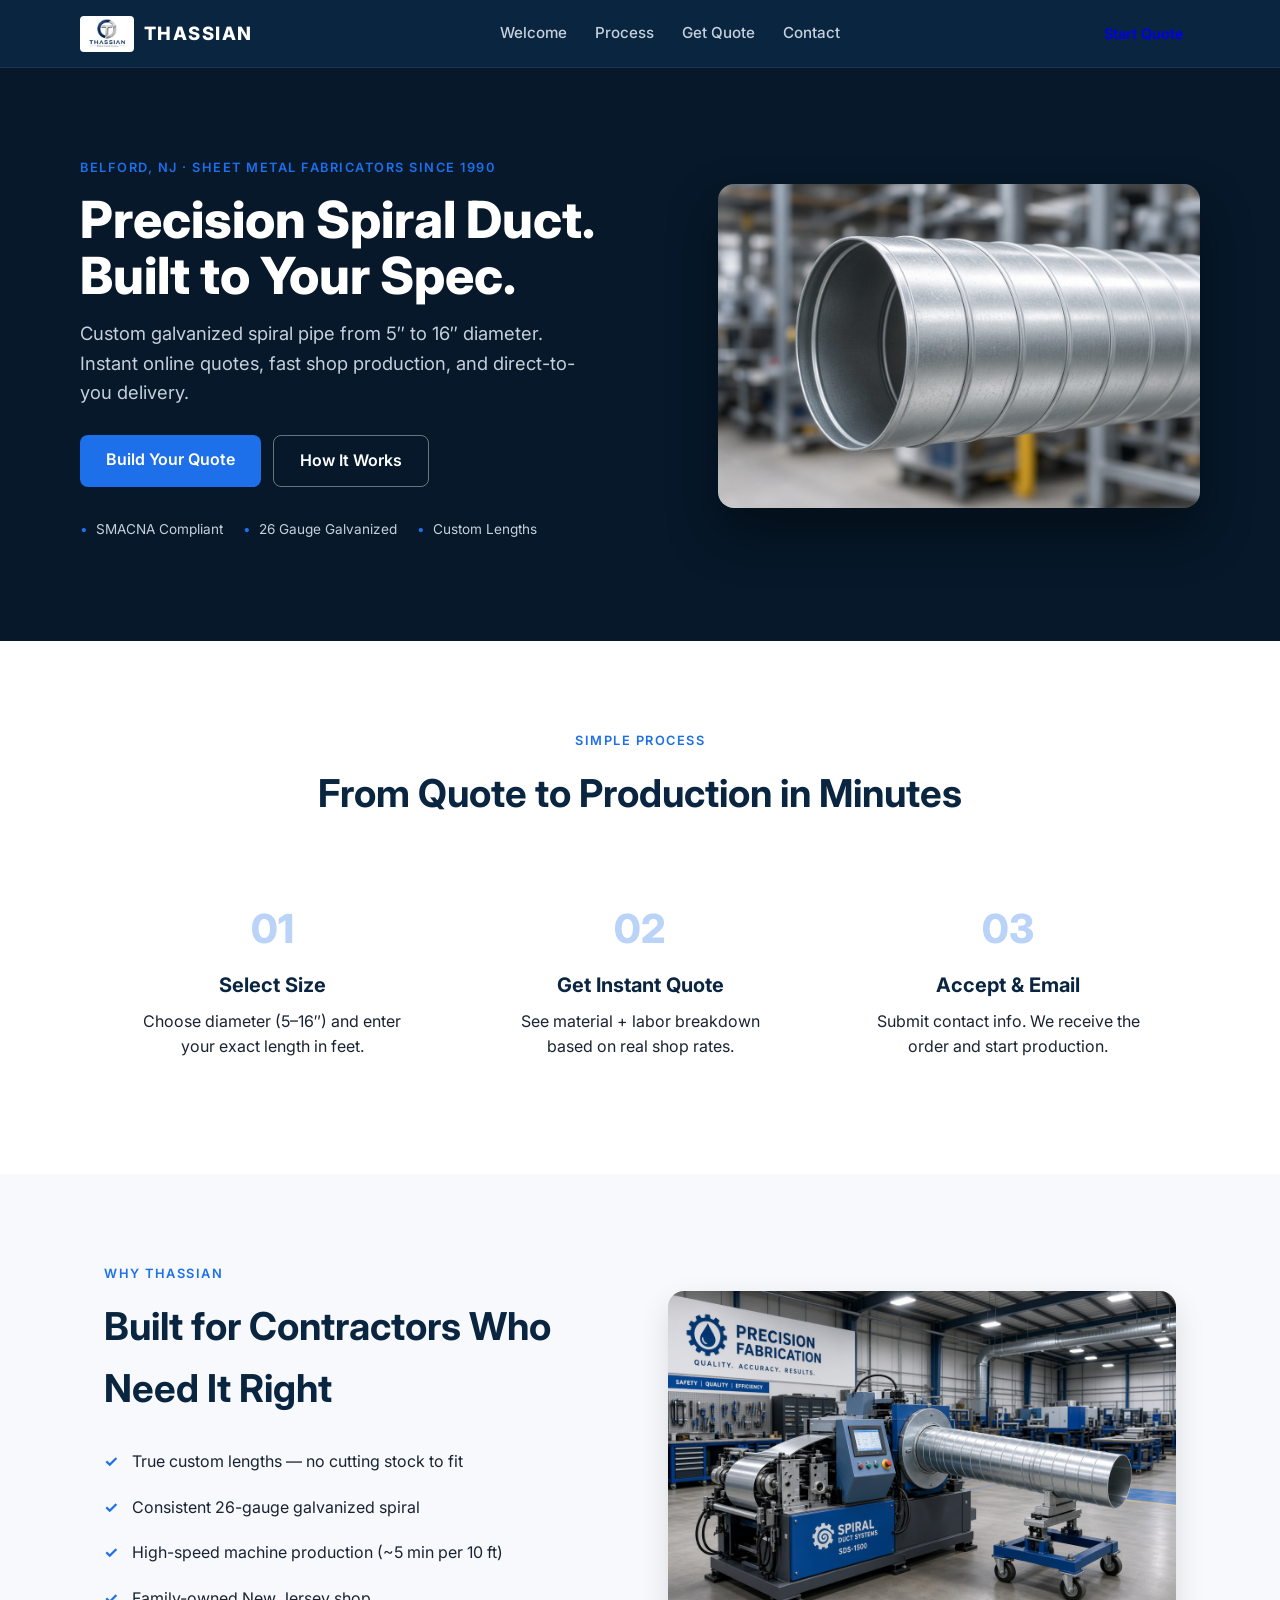
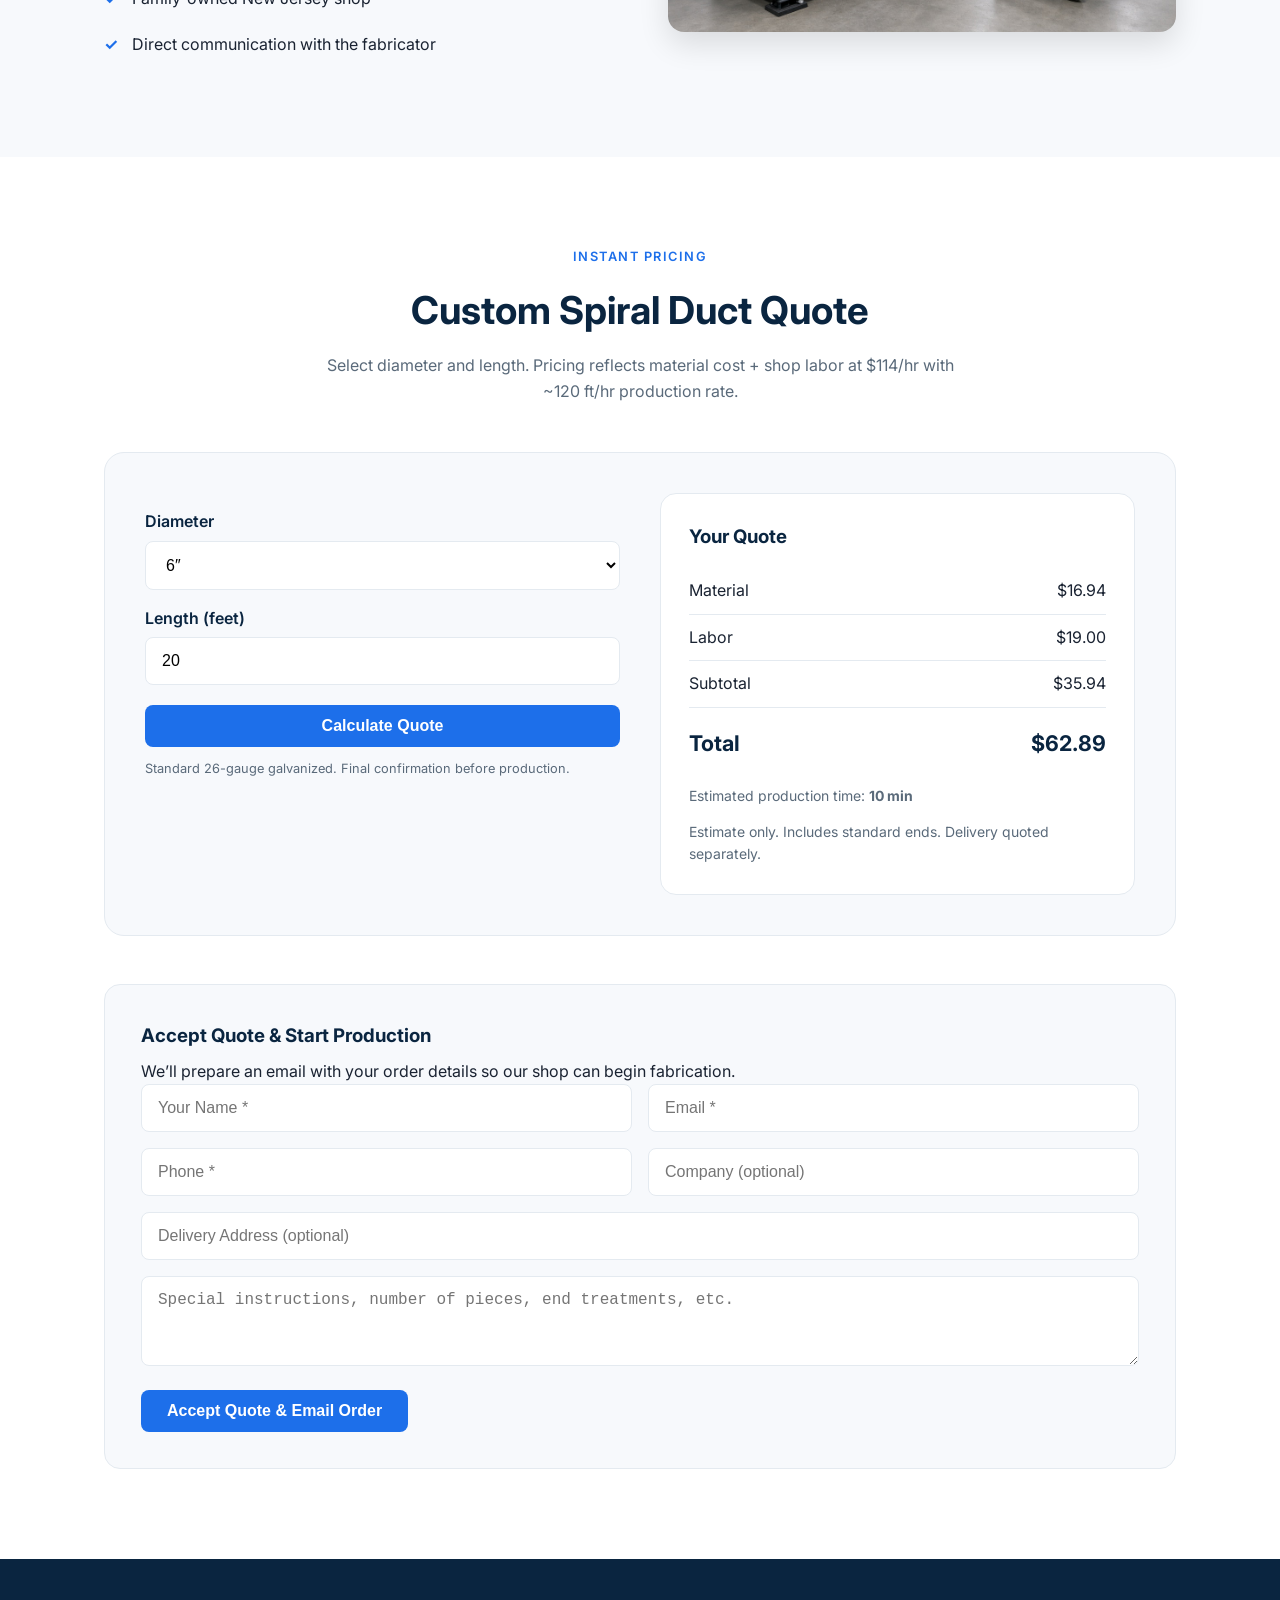
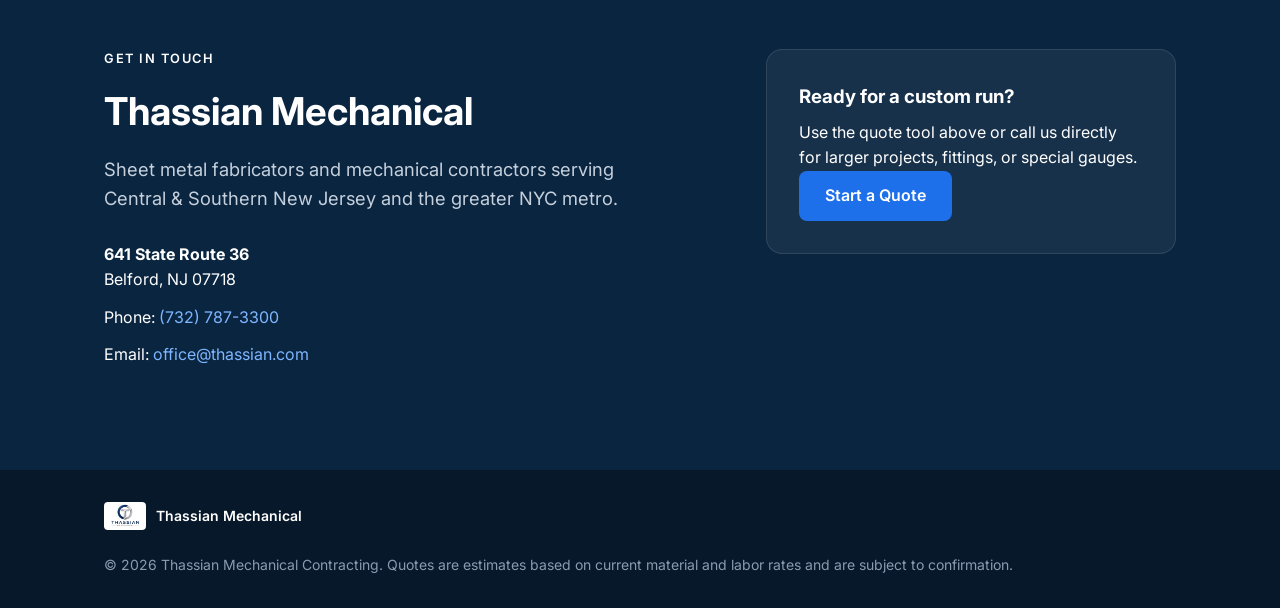
==== public/index.html @ 052ecd01 "Add files via upload" ====
<!DOCTYPE html>
<html lang="en">
<head>
    <meta charset="UTF-8">
    <meta name="viewport" content="width=device-width, initial-scale=1.0">
    <title>Thassian Mechanical | Custom Spiral Duct Fabrication</title>
    <meta name="description" content="Custom galvanized spiral duct from 5" to 16" diameter. Instant quotes, fast production from our Belford, NJ shop. SMACNA compliant.">
    <link rel="stylesheet" href="styles.css">
    <link href="https://fonts.googleapis.com/css2?family=Inter:wght@400;500;600;700;800&display=swap" rel="stylesheet">
    <link rel="icon" href="logo.jpg">
</head>
<body>
    <header class="header">
        <div class="container nav">
            <div class="brand">
                <img src="logo.jpg" alt="Thassian Mechanical" class="logo-img">
                <span class="brand-text">THASSIAN</span>
            </div>
            <nav>
                <a href="#welcome">Welcome</a>
                <a href="#process">Process</a>
                <a href="#quote">Get Quote</a>
                <a href="#contact">Contact</a>
            </nav>
            <a href="#quote" class="btn btn-sm">Start Quote</a>
        </div>
    </header>

    <!-- Welcome / Hero -->
    <section id="welcome" class="hero">
        <div class="hero-overlay"></div>
        <div class="container hero-inner">
            <div class="hero-copy">
                <p class="eyebrow">Belford, NJ · Sheet Metal Fabricators Since 1990</p>
                <h1>Precision Spiral Duct.<br>Built to Your Spec.</h1>
                <p class="lead">Custom galvanized spiral pipe from 5″ to 16″ diameter. Instant online quotes, fast shop production, and direct-to-you delivery.</p>
                <div class="hero-actions">
                    <a href="#quote" class="btn primary">Build Your Quote</a>
                    <a href="#process" class="btn secondary">How It Works</a>
                </div>
                <div class="trust-row">
                    <span>SMACNA Compliant</span>
                    <span>26 Gauge Galvanized</span>
                    <span>Custom Lengths</span>
                </div>
            </div>
            <div class="hero-visual">
                <img src="spiral-hero.jpg" alt="Close-up of galvanized spiral duct">
            </div>
        </div>
    </section>

    <!-- Process -->
    <section id="process" class="section process">
        <div class="container">
            <p class="eyebrow center">Simple Process</p>
            <h2>From Quote to Production in Minutes</h2>
            <div class="steps">
                <div class="step">
                    <div class="step-num">01</div>
                    <h3>Select Size</h3>
                    <p>Choose diameter (5–16″) and enter your exact length in feet.</p>
                </div>
                <div class="step">
                    <div class="step-num">02</div>
                    <h3>Get Instant Quote</h3>
                    <p>See material + labor breakdown based on real shop rates.</p>
                </div>
                <div class="step">
                    <div class="step-num">03</div>
                    <h3>Accept & Email</h3>
                    <p>Submit contact info. We receive the order and start production.</p>
                </div>
            </div>
        </div>
    </section>

    <!-- Specs / Why -->
    <section class="section specs">
        <div class="container">
            <div class="specs-grid">
                <div>
                    <p class="eyebrow">Why Thassian</p>
                    <h2>Built for Contractors Who Need It Right</h2>
                    <ul class="check-list">
                        <li>True custom lengths — no cutting stock to fit</li>
                        <li>Consistent 26-gauge galvanized spiral</li>
                        <li>High-speed machine production (~5 min per 10 ft)</li>
                        <li>Family-owned New Jersey shop</li>
                        <li>Direct communication with the fabricator</li>
                    </ul>
                </div>
                <div class="specs-image">
                    <img src="spiral-machine.jpg" alt="Spiral duct forming machine">
                </div>
            </div>
        </div>
    </section>

    <!-- Quote Calculator -->
    <section id="quote" class="section quote-section">
        <div class="container">
            <p class="eyebrow center">Instant Pricing</p>
            <h2>Custom Spiral Duct Quote</h2>
            <p class="subtitle">Select diameter and length. Pricing reflects material cost + shop labor at $114/hr with ~120 ft/hr production rate.</p>

            <div class="calculator">
                <div class="inputs">
                    <label for="diameter">Diameter</label>
                    <select id="diameter">
                        <option value="5">5″</option>
                        <option value="6" selected>6″</option>
                        <option value="7">7″</option>
                        <option value="8">8″</option>
                        <option value="9">9″</option>
                        <option value="10">10″</option>
                        <option value="11">11″</option>
                        <option value="12">12″</option>
                        <option value="13">13″</option>
                        <option value="14">14″</option>
                        <option value="15">15″</option>
                        <option value="16">16″</option>
                    </select>

                    <label for="length">Length (feet)</label>
                    <input type="number" id="length" min="1" max="1000" step="1" value="20" placeholder="e.g. 40">

                    <button id="calculate" class="btn primary full">Calculate Quote</button>
                    <p class="small-note">Standard 26-gauge galvanized. Final confirmation before production.</p>
                </div>

                <div id="results" class="results hidden">
                    <h3>Your Quote</h3>
                    <div class="breakdown">
                        <div><span>Material</span> <span id="mat-cost">$0.00</span></div>
                        <div><span>Labor</span> <span id="labor-cost">$0.00</span></div>
                        <div><span>Subtotal</span> <span id="subtotal">$0.00</span></div>
                        <div class="total"><span>Total</span> <span id="total">$0.00</span></div>
                    </div>
                    <p class="prod-time">Estimated production time: <strong id="prod-time">—</strong></p>
                    <p class="note">Estimate only. Includes standard ends. Delivery quoted separately.</p>
                </div>
            </div>

            <div id="order-form" class="order-form hidden">
                <h3>Accept Quote & Start Production</h3>
                <p>We’ll prepare an email with your order details so our shop can begin fabrication.</p>
                <form id="order">
                    <div class="form-row">
                        <input type="text" id="name" placeholder="Your Name *" required>
                        <input type="email" id="email" placeholder="Email *" required>
                    </div>
                    <div class="form-row">
                        <input type="tel" id="phone" placeholder="Phone *" required>
                        <input type="text" id="company" placeholder="Company (optional)">
                    </div>
                    <input type="text" id="address" placeholder="Delivery Address (optional)">
                    <textarea id="notes" placeholder="Special instructions, number of pieces, end treatments, etc."></textarea>
                    <button type="submit" class="btn primary">Accept Quote & Email Order</button>
                </form>
                <div id="success" class="success hidden">
                    <p>✓ Order email prepared. Please send it to confirm. We’ll follow up shortly to begin production.</p>
                </div>
            </div>
        </div>
    </section>

    <!-- Contact -->
    <section id="contact" class="section contact">
        <div class="container">
            <div class="contact-grid">
                <div>
                    <p class="eyebrow">Get in Touch</p>
                    <h2>Thassian Mechanical</h2>
                    <p class="lead">Sheet metal fabricators and mechanical contractors serving Central & Southern New Jersey and the greater NYC metro.</p>
                    <div class="contact-details">
                        <p><strong>641 State Route 36</strong><br>Belford, NJ 07718</p>
                        <p>Phone: <a href="tel:7327873300">(732) 787-3300</a></p>
                        <p>Email: <a href="mailto:office@thassian.com">office@thassian.com</a></p>
                    </div>
                </div>
                <div class="contact-card">
                    <h3>Ready for a custom run?</h3>
                    <p>Use the quote tool above or call us directly for larger projects, fittings, or special gauges.</p>
                    <a href="#quote" class="btn primary">Start a Quote</a>
                </div>
            </div>
        </div>
    </section>

    <footer>
        <div class="container footer-inner">
            <div class="footer-brand">
                <img src="logo.jpg" alt="" class="footer-logo">
                <span>Thassian Mechanical</span>
            </div>
            <p>&copy; 2026 Thassian Mechanical Contracting. Quotes are estimates based on current material and labor rates and are subject to confirmation.</p>
        </div>
    </footer>

    <script src="script.js"></script>
</body>
</html>
---- public/styles.css ----
* {
    margin: 0;
    padding: 0;
    box-sizing: border-box;
}

:root {
    --navy: #0A2540;
    --navy-deep: #061829;
    --accent: #1D6FEA;
    --accent-hover: #1558c7;
    --silver: #C5D0DC;
    --text: #1A2332;
    --muted: #5A6A7A;
    --bg: #F7F9FC;
    --card: #FFFFFF;
    --border: #E4EAF0;
}

body {
    font-family: 'Inter', system-ui, -apple-system, sans-serif;
    line-height: 1.6;
    color: var(--text);
    background: var(--bg);
}

.container {
    max-width: 1120px;
    margin: 0 auto;
    padding: 0 24px;
}

/* Header */
.header {
    background: var(--navy);
    color: white;
    position: sticky;
    top: 0;
    z-index: 100;
    border-bottom: 1px solid rgba(255,255,255,0.08);
}

.nav {
    display: flex;
    align-items: center;
    justify-content: space-between;
    padding: 14px 0;
    gap: 24px;
}

.brand {
    display: flex;
    align-items: center;
    gap: 10px;
}

.logo-img {
    height: 36px;
    width: auto;
    border-radius: 4px;
}

.brand-text {
    font-weight: 800;
    letter-spacing: 1.5px;
    font-size: 1.15rem;
}

nav {
    display: flex;
    gap: 28px;
}

nav a {
    color: #C5D0DC;
    text-decoration: none;
    font-weight: 500;
    font-size: 0.95rem;
}

nav a:hover {
    color: white;
}

/* Buttons */
.btn {
    display: inline-block;
    padding: 12px 26px;
    border-radius: 8px;
    text-decoration: none;
    font-weight: 600;
    cursor: pointer;
    border: none;
    font-size: 1rem;
    transition: all 0.2s ease;
}

.btn.primary {
    background: var(--accent);
    color: white;
}

.btn.primary:hover {
    background: var(--accent-hover);
    transform: translateY(-1px);
}

.btn.secondary {
    background: transparent;
    color: white;
    border: 1.5px solid rgba(255,255,255,0.4);
}

.btn.secondary:hover {
    background: rgba(255,255,255,0.08);
}

.btn-sm {
    padding: 8px 16px;
    font-size: 0.9rem;
}

.btn.full {
    width: 100%;
    margin-top: 20px;
}

/* Hero */
.hero {
    position: relative;
    background: var(--navy-deep);
    color: white;
    overflow: hidden;
}

.hero-inner {
    display: grid;
    grid-template-columns: 1.1fr 0.9fr;
    gap: 48px;
    align-items: center;
    padding: 90px 0 100px;
    position: relative;
    z-index: 1;
}

.eyebrow {
    font-size: 0.8rem;
    font-weight: 600;
    letter-spacing: 1.5px;
    text-transform: uppercase;
    color: var(--accent);
    margin-bottom: 12px;
}

.eyebrow.center { text-align: center; }

.hero h1 {
    font-size: 3.2rem;
    font-weight: 800;
    line-height: 1.1;
    margin-bottom: 16px;
}

.lead {
    font-size: 1.15rem;
    color: #C5D0DC;
    max-width: 520px;
    margin-bottom: 28px;
}

.hero-actions {
    display: flex;
    gap: 12px;
    margin-bottom: 32px;
    flex-wrap: wrap;
}

.trust-row {
    display: flex;
    gap: 20px;
    flex-wrap: wrap;
    font-size: 0.85rem;
    color: var(--silver);
}

.trust-row span {
    padding-left: 16px;
    position: relative;
}

.trust-row span::before {
    content: "•";
    position: absolute;
    left: 0;
    color: var(--accent);
}

.hero-visual img {
    width: 100%;
    border-radius: 16px;
    box-shadow: 0 25px 50px rgba(0,0,0,0.4);
}

/* Sections */
.section {
    padding: 90px 0;
}

h2 {
    font-size: 2.4rem;
    font-weight: 700;
    margin-bottom: 12px;
    text-align: center;
    color: var(--navy);
}

.subtitle {
    text-align: center;
    color: var(--muted);
    max-width: 640px;
    margin: 0 auto 48px;
}

/* Process */
.process {
    background: white;
}

.steps {
    display: grid;
    grid-template-columns: repeat(3, 1fr);
    gap: 32px;
    margin-top: 48px;
}

.step {
    text-align: center;
    padding: 24px;
}

.step-num {
    font-size: 2.5rem;
    font-weight: 800;
    color: var(--accent);
    opacity: 0.3;
    margin-bottom: 8px;
}

.step h3 {
    font-size: 1.25rem;
    margin-bottom: 8px;
    color: var(--navy);
}

/* Specs */
.specs {
    background: var(--bg);
}

.specs-grid {
    display: grid;
    grid-template-columns: 1fr 1fr;
    gap: 56px;
    align-items: center;
}

.specs h2 {
    text-align: left;
}

.check-list {
    list-style: none;
    margin-top: 20px;
}

.check-list li {
    padding: 10px 0 10px 28px;
    position: relative;
    color: var(--text);
}

.check-list li::before {
    content: "✓";
    position: absolute;
    left: 0;
    color: var(--accent);
    font-weight: 700;
}

.specs-image img {
    width: 100%;
    border-radius: 16px;
    box-shadow: 0 12px 30px rgba(0,0,0,0.12);
}

/* Quote */
.quote-section {
    background: white;
}

.calculator {
    display: grid;
    grid-template-columns: 1fr 1fr;
    gap: 40px;
    background: var(--bg);
    padding: 40px;
    border-radius: 20px;
    border: 1px solid var(--border);
}

.inputs label {
    display: block;
    font-weight: 600;
    margin: 16px 0 6px;
    color: var(--navy);
}

.inputs select,
.inputs input,
.order-form input,
.order-form textarea {
    width: 100%;
    padding: 14px 16px;
    border: 1px solid var(--border);
    border-radius: 8px;
    font-size: 1rem;
    background: white;
    transition: border-color 0.2s;
}

.inputs select:focus,
.inputs input:focus,
.order-form input:focus,
.order-form textarea:focus {
    outline: none;
    border-color: var(--accent);
}

.small-note {
    font-size: 0.8rem;
    color: var(--muted);
    margin-top: 12px;
}

.results {
    background: white;
    padding: 28px;
    border-radius: 16px;
    border: 1px solid var(--border);
}

.results h3 {
    margin-bottom: 16px;
    color: var(--navy);
}

.breakdown div {
    display: flex;
    justify-content: space-between;
    padding: 10px 0;
    border-bottom: 1px solid var(--border);
}

.breakdown .total {
    font-weight: 700;
    font-size: 1.35rem;
    border-bottom: none;
    margin-top: 8px;
    color: var(--navy);
}

.note, .prod-time {
    font-size: 0.875rem;
    color: var(--muted);
    margin-top: 14px;
}

.order-form {
    margin-top: 48px;
    background: var(--bg);
    padding: 36px;
    border-radius: 16px;
    border: 1px solid var(--border);
}

.order-form h3 {
    margin-bottom: 8px;
    color: var(--navy);
}

.form-row {
    display: grid;
    grid-template-columns: 1fr 1fr;
    gap: 16px;
    margin-bottom: 16px;
}

.order-form textarea {
    min-height: 90px;
    margin: 16px 0;
    resize: vertical;
}

.success {
    background: #ECFDF5;
    color: #065F46;
    padding: 16px;
    border-radius: 10px;
    margin-top: 16px;
    text-align: center;
    font-weight: 500;
}

/* Contact */
.contact {
    background: var(--navy);
    color: white;
}

.contact h2,
.contact .eyebrow {
    color: white;
    text-align: left;
}

.contact .lead {
    color: #C5D0DC;
}

.contact-grid {
    display: grid;
    grid-template-columns: 1.2fr 0.8fr;
    gap: 48px;
    align-items: start;
}

.contact-details p {
    margin: 12px 0;
}

.contact a {
    color: #7EB6FF;
    text-decoration: none;
}

.contact a:hover {
    text-decoration: underline;
}

.contact-card {
    background: rgba(255,255,255,0.06);
    padding: 32px;
    border-radius: 16px;
    border: 1px solid rgba(255,255,255,0.1);
}

.contact-card h3 {
    margin-bottom: 8px;
}

/* Footer */
footer {
    background: var(--navy-deep);
    color: #8A9BB0;
    padding: 32px 0;
    font-size: 0.875rem;
}

.footer-inner {
    display: flex;
    justify-content: space-between;
    align-items: center;
    gap: 24px;
    flex-wrap: wrap;
}

.footer-brand {
    display: flex;
    align-items: center;
    gap: 10px;
    color: white;
    font-weight: 600;
}

.footer-logo {
    height: 28px;
    border-radius: 4px;
}

.hidden {
    display: none;
}

/* Responsive */
@media (max-width: 900px) {
    .hero-inner,
    .specs-grid,
    .calculator,
    .contact-grid,
    .steps {
        grid-template-columns: 1fr;
    }

    .hero h1 { font-size: 2.4rem; }
    .hero-inner { padding: 70px 0 60px; }
    nav { display: none; }
    .hero-visual { order: -1; }
    .form-row { grid-template-columns: 1fr; }
    .footer-inner { flex-direction: column; text-align: center; }
}
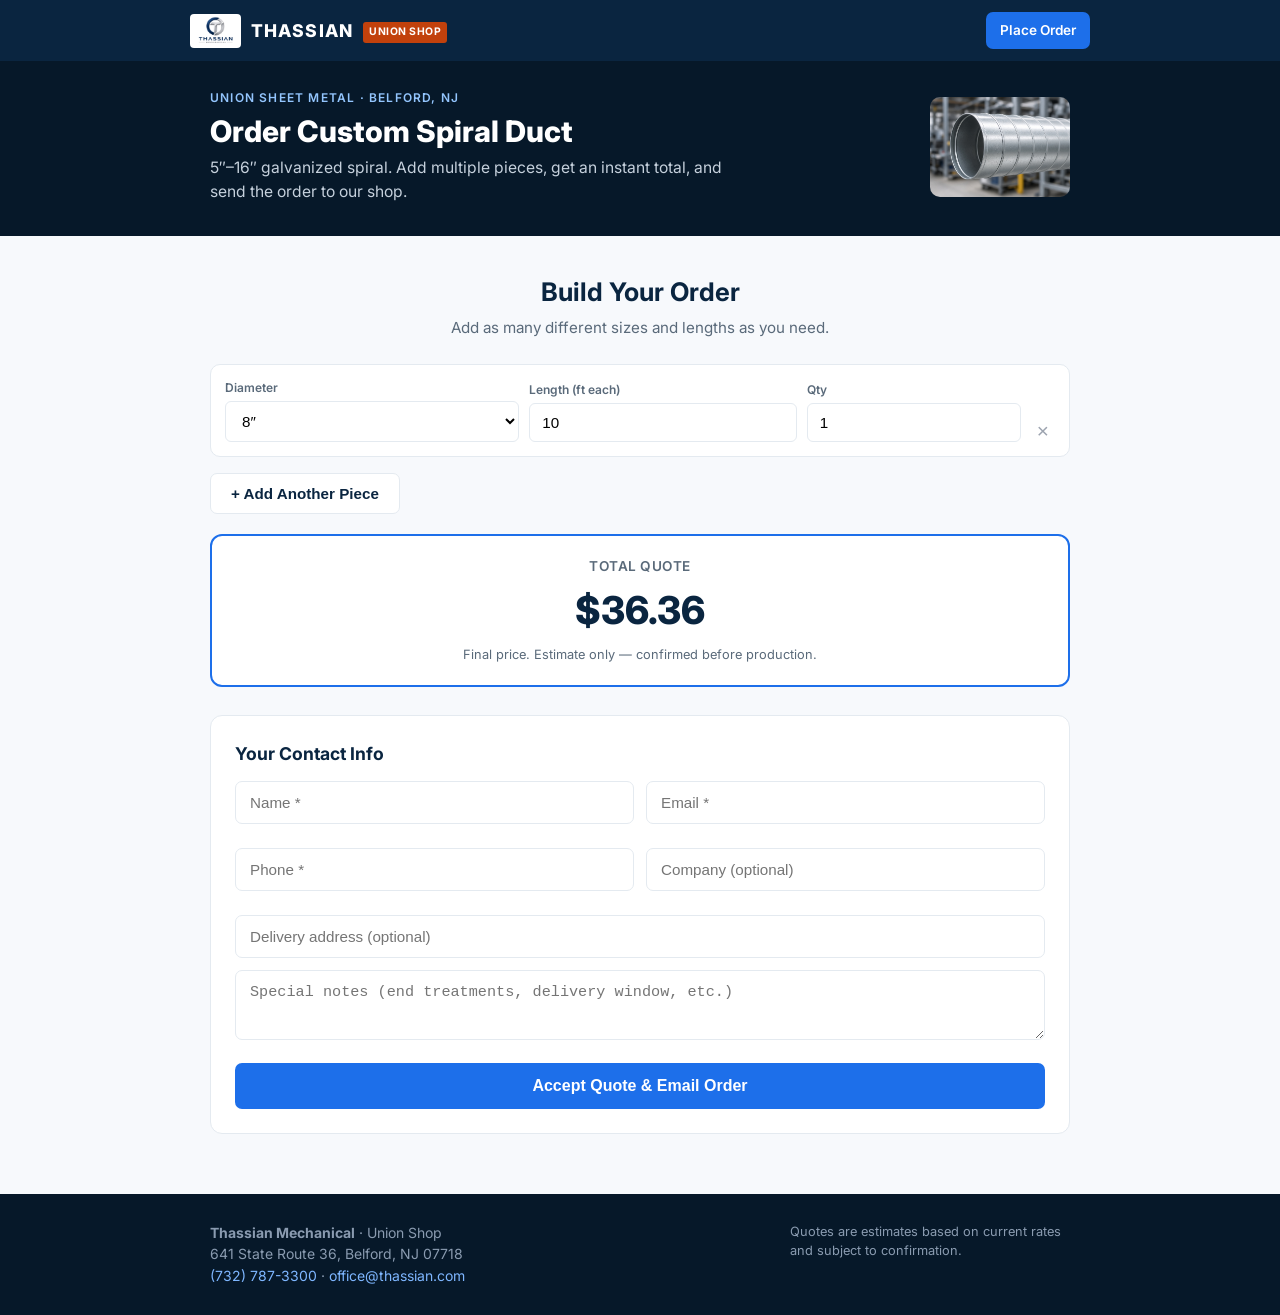
==== commit ec4338dc: "Add files via upload" ====
--- a/public/index.html
+++ b/public/index.html
@@ -3,8 +3,8 @@
 <head>
     <meta charset="UTF-8">
     <meta name="viewport" content="width=device-width, initial-scale=1.0">
-    <title>Thassian Mechanical | Custom Spiral Duct Fabrication</title>
-    <meta name="description" content="Custom galvanized spiral duct from 5" to 16" diameter. Instant quotes, fast production from our Belford, NJ shop. SMACNA compliant.">
+    <title>Thassian Mechanical | Custom Spiral Duct</title>
+    <meta name="description" content="Union shop. Custom galvanized spiral duct 5–16″. Instant multi-piece quotes. Fast production from Belford, NJ.">
     <link rel="stylesheet" href="styles.css">
     <link href="https://fonts.googleapis.com/css2?family=Inter:wght@400;500;600;700;800&display=swap" rel="stylesheet">
     <link rel="icon" href="logo.jpg">
@@ -14,175 +14,62 @@
         <div class="container nav">
             <div class="brand">
                 <img src="logo.jpg" alt="Thassian Mechanical" class="logo-img">
-                <span class="brand-text">THASSIAN</span>
+                <div>
+                    <span class="brand-text">THASSIAN</span>
+                    <span class="union-badge">Union Shop</span>
+                </div>
             </div>
-            <nav>
-                <a href="#welcome">Welcome</a>
-                <a href="#process">Process</a>
-                <a href="#quote">Get Quote</a>
-                <a href="#contact">Contact</a>
-            </nav>
-            <a href="#quote" class="btn btn-sm">Start Quote</a>
+            <a href="#order" class="btn btn-sm primary">Place Order</a>
         </div>
     </header>
 
-    <!-- Welcome / Hero -->
-    <section id="welcome" class="hero">
-        <div class="hero-overlay"></div>
-        <div class="container hero-inner">
-            <div class="hero-copy">
-                <p class="eyebrow">Belford, NJ · Sheet Metal Fabricators Since 1990</p>
-                <h1>Precision Spiral Duct.<br>Built to Your Spec.</h1>
-                <p class="lead">Custom galvanized spiral pipe from 5″ to 16″ diameter. Instant online quotes, fast shop production, and direct-to-you delivery.</p>
-                <div class="hero-actions">
-                    <a href="#quote" class="btn primary">Build Your Quote</a>
-                    <a href="#process" class="btn secondary">How It Works</a>
+    <section class="hero-compact">
+        <div class="container">
+            <div class="hero-compact-inner">
+                <div>
+                    <p class="eyebrow">Union Sheet Metal · Belford, NJ</p>
+                    <h1>Order Custom Spiral Duct</h1>
+                    <p class="lead">5″–16″ galvanized spiral. Add multiple pieces, get an instant total, and send the order to our shop.</p>
                 </div>
-                <div class="trust-row">
-                    <span>SMACNA Compliant</span>
-                    <span>26 Gauge Galvanized</span>
-                    <span>Custom Lengths</span>
-                </div>
-            </div>
-            <div class="hero-visual">
-                <img src="spiral-hero.jpg" alt="Close-up of galvanized spiral duct">
+                <img src="spiral-hero.jpg" alt="Spiral duct" class="hero-thumb">
             </div>
         </div>
     </section>
 
-    <!-- Process -->
-    <section id="process" class="section process">
+    <section id="order" class="order-section">
         <div class="container">
-            <p class="eyebrow center">Simple Process</p>
-            <h2>From Quote to Production in Minutes</h2>
-            <div class="steps">
-                <div class="step">
-                    <div class="step-num">01</div>
-                    <h3>Select Size</h3>
-                    <p>Choose diameter (5–16″) and enter your exact length in feet.</p>
-                </div>
-                <div class="step">
-                    <div class="step-num">02</div>
-                    <h3>Get Instant Quote</h3>
-                    <p>See material + labor breakdown based on real shop rates.</p>
-                </div>
-                <div class="step">
-                    <div class="step-num">03</div>
-                    <h3>Accept & Email</h3>
-                    <p>Submit contact info. We receive the order and start production.</p>
-                </div>
-            </div>
-        </div>
-    </section>
+            <h2>Build Your Order</h2>
+            <p class="subtitle">Add as many different sizes and lengths as you need.</p>
 
-    <!-- Specs / Why -->
-    <section class="section specs">
-        <div class="container">
-            <div class="specs-grid">
-                <div>
-                    <p class="eyebrow">Why Thassian</p>
-                    <h2>Built for Contractors Who Need It Right</h2>
-                    <ul class="check-list">
-                        <li>True custom lengths — no cutting stock to fit</li>
-                        <li>Consistent 26-gauge galvanized spiral</li>
-                        <li>High-speed machine production (~5 min per 10 ft)</li>
-                        <li>Family-owned New Jersey shop</li>
-                        <li>Direct communication with the fabricator</li>
-                    </ul>
-                </div>
-                <div class="specs-image">
-                    <img src="spiral-machine.jpg" alt="Spiral duct forming machine">
-                </div>
-            </div>
-        </div>
-    </section>
-
-    <!-- Quote Calculator -->
-    <section id="quote" class="section quote-section">
-        <div class="container">
-            <p class="eyebrow center">Instant Pricing</p>
-            <h2>Custom Spiral Duct Quote</h2>
-            <p class="subtitle">Select diameter and length. Pricing reflects material cost + shop labor at $114/hr with ~120 ft/hr production rate.</p>
-
-            <div class="calculator">
-                <div class="inputs">
-                    <label for="diameter">Diameter</label>
-                    <select id="diameter">
-                        <option value="5">5″</option>
-                        <option value="6" selected>6″</option>
-                        <option value="7">7″</option>
-                        <option value="8">8″</option>
-                        <option value="9">9″</option>
-                        <option value="10">10″</option>
-                        <option value="11">11″</option>
-                        <option value="12">12″</option>
-                        <option value="13">13″</option>
-                        <option value="14">14″</option>
-                        <option value="15">15″</option>
-                        <option value="16">16″</option>
-                    </select>
-
-                    <label for="length">Length (feet)</label>
-                    <input type="number" id="length" min="1" max="1000" step="1" value="20" placeholder="e.g. 40">
-
-                    <button id="calculate" class="btn primary full">Calculate Quote</button>
-                    <p class="small-note">Standard 26-gauge galvanized. Final confirmation before production.</p>
-                </div>
-
-                <div id="results" class="results hidden">
-                    <h3>Your Quote</h3>
-                    <div class="breakdown">
-                        <div><span>Material</span> <span id="mat-cost">$0.00</span></div>
-                        <div><span>Labor</span> <span id="labor-cost">$0.00</span></div>
-                        <div><span>Subtotal</span> <span id="subtotal">$0.00</span></div>
-                        <div class="total"><span>Total</span> <span id="total">$0.00</span></div>
-                    </div>
-                    <p class="prod-time">Estimated production time: <strong id="prod-time">—</strong></p>
-                    <p class="note">Estimate only. Includes standard ends. Delivery quoted separately.</p>
-                </div>
+            <div id="line-items" class="line-items">
+                <!-- Rows injected by JS -->
             </div>
 
-            <div id="order-form" class="order-form hidden">
-                <h3>Accept Quote & Start Production</h3>
-                <p>We’ll prepare an email with your order details so our shop can begin fabrication.</p>
+            <button type="button" id="add-line" class="btn secondary">+ Add Another Piece</button>
+
+            <div class="total-box">
+                <div class="total-label">Total Quote</div>
+                <div id="grand-total" class="grand-total">$0.00</div>
+                <p class="total-note">Final price. Estimate only — confirmed before production.</p>
+            </div>
+
+            <div class="order-form-wrap">
+                <h3>Your Contact Info</h3>
                 <form id="order">
                     <div class="form-row">
-                        <input type="text" id="name" placeholder="Your Name *" required>
+                        <input type="text" id="name" placeholder="Name *" required>
                         <input type="email" id="email" placeholder="Email *" required>
                     </div>
                     <div class="form-row">
                         <input type="tel" id="phone" placeholder="Phone *" required>
                         <input type="text" id="company" placeholder="Company (optional)">
                     </div>
-                    <input type="text" id="address" placeholder="Delivery Address (optional)">
-                    <textarea id="notes" placeholder="Special instructions, number of pieces, end treatments, etc."></textarea>
-                    <button type="submit" class="btn primary">Accept Quote & Email Order</button>
+                    <input type="text" id="address" placeholder="Delivery address (optional)">
+                    <textarea id="notes" placeholder="Special notes (end treatments, delivery window, etc.)"></textarea>
+                    <button type="submit" class="btn primary full">Accept Quote & Email Order</button>
                 </form>
                 <div id="success" class="success hidden">
-                    <p>✓ Order email prepared. Please send it to confirm. We’ll follow up shortly to begin production.</p>
-                </div>
-            </div>
-        </div>
-    </section>
-
-    <!-- Contact -->
-    <section id="contact" class="section contact">
-        <div class="container">
-            <div class="contact-grid">
-                <div>
-                    <p class="eyebrow">Get in Touch</p>
-                    <h2>Thassian Mechanical</h2>
-                    <p class="lead">Sheet metal fabricators and mechanical contractors serving Central & Southern New Jersey and the greater NYC metro.</p>
-                    <div class="contact-details">
-                        <p><strong>641 State Route 36</strong><br>Belford, NJ 07718</p>
-                        <p>Phone: <a href="tel:7327873300">(732) 787-3300</a></p>
-                        <p>Email: <a href="mailto:office@thassian.com">office@thassian.com</a></p>
-                    </div>
-                </div>
-                <div class="contact-card">
-                    <h3>Ready for a custom run?</h3>
-                    <p>Use the quote tool above or call us directly for larger projects, fittings, or special gauges.</p>
-                    <a href="#quote" class="btn primary">Start a Quote</a>
+                    Order email prepared. Please send it so we can start production.
                 </div>
             </div>
         </div>
@@ -190,11 +77,12 @@
 
     <footer>
         <div class="container footer-inner">
-            <div class="footer-brand">
-                <img src="logo.jpg" alt="" class="footer-logo">
-                <span>Thassian Mechanical</span>
+            <div>
+                <strong>Thassian Mechanical</strong> · Union Shop<br>
+                641 State Route 36, Belford, NJ 07718<br>
+                <a href="tel:7327873300">(732) 787-3300</a> · <a href="mailto:office@thassian.com">office@thassian.com</a>
             </div>
-            <p>&copy; 2026 Thassian Mechanical Contracting. Quotes are estimates based on current material and labor rates and are subject to confirmation.</p>
+            <p class="footer-note">Quotes are estimates based on current rates and subject to confirmation.</p>
         </div>
     </footer>
 
--- a/public/styles.css
+++ b/public/styles.css
@@ -9,25 +9,24 @@
     --navy-deep: #061829;
     --accent: #1D6FEA;
     --accent-hover: #1558c7;
-    --silver: #C5D0DC;
     --text: #1A2332;
     --muted: #5A6A7A;
     --bg: #F7F9FC;
-    --card: #FFFFFF;
     --border: #E4EAF0;
+    --success: #065F46;
 }
 
 body {
-    font-family: 'Inter', system-ui, -apple-system, sans-serif;
-    line-height: 1.6;
+    font-family: 'Inter', system-ui, sans-serif;
+    line-height: 1.55;
     color: var(--text);
     background: var(--bg);
 }
 
 .container {
-    max-width: 1120px;
+    max-width: 900px;
     margin: 0 auto;
-    padding: 0 24px;
+    padding: 0 20px;
 }
 
 /* Header */
@@ -37,15 +36,13 @@
     position: sticky;
     top: 0;
     z-index: 100;
-    border-bottom: 1px solid rgba(255,255,255,0.08);
 }
 
 .nav {
     display: flex;
     align-items: center;
     justify-content: space-between;
-    padding: 14px 0;
-    gap: 24px;
+    padding: 12px 0;
 }
 
 .brand {
@@ -55,44 +52,41 @@
 }
 
 .logo-img {
-    height: 36px;
-    width: auto;
+    height: 34px;
     border-radius: 4px;
 }
 
 .brand-text {
     font-weight: 800;
-    letter-spacing: 1.5px;
-    font-size: 1.15rem;
-}
-
-nav {
-    display: flex;
-    gap: 28px;
-}
-
-nav a {
-    color: #C5D0DC;
-    text-decoration: none;
-    font-weight: 500;
-    font-size: 0.95rem;
-}
-
-nav a:hover {
+    letter-spacing: 1.2px;
+    font-size: 1.1rem;
+}
+
+.union-badge {
+    display: inline-block;
+    background: #C2410C;
     color: white;
+    font-size: 0.65rem;
+    font-weight: 700;
+    letter-spacing: 0.5px;
+    text-transform: uppercase;
+    padding: 2px 6px;
+    border-radius: 3px;
+    margin-left: 6px;
+    vertical-align: middle;
 }
 
 /* Buttons */
 .btn {
     display: inline-block;
-    padding: 12px 26px;
-    border-radius: 8px;
+    padding: 11px 20px;
+    border-radius: 7px;
     text-decoration: none;
     font-weight: 600;
     cursor: pointer;
     border: none;
-    font-size: 1rem;
-    transition: all 0.2s ease;
+    font-size: 0.95rem;
+    transition: all 0.15s ease;
 }
 
 .btn.primary {
@@ -102,409 +96,276 @@
 
 .btn.primary:hover {
     background: var(--accent-hover);
-    transform: translateY(-1px);
 }
 
 .btn.secondary {
-    background: transparent;
-    color: white;
-    border: 1.5px solid rgba(255,255,255,0.4);
+    background: white;
+    color: var(--navy);
+    border: 1.5px solid var(--border);
 }
 
 .btn.secondary:hover {
-    background: rgba(255,255,255,0.08);
-}
-
-.btn-sm {
-    padding: 8px 16px;
-    font-size: 0.9rem;
+    background: #f1f5f9;
 }
 
 .btn.full {
     width: 100%;
-    margin-top: 20px;
-}
-
-/* Hero */
-.hero {
-    position: relative;
+    margin-top: 8px;
+    padding: 14px;
+    font-size: 1rem;
+}
+
+.btn-sm {
+    padding: 8px 14px;
+    font-size: 0.85rem;
+}
+
+/* Compact hero */
+.hero-compact {
     background: var(--navy-deep);
     color: white;
-    overflow: hidden;
-}
-
-.hero-inner {
-    display: grid;
-    grid-template-columns: 1.1fr 0.9fr;
-    gap: 48px;
+    padding: 28px 0 32px;
+}
+
+.hero-compact-inner {
+    display: flex;
     align-items: center;
-    padding: 90px 0 100px;
-    position: relative;
-    z-index: 1;
+    justify-content: space-between;
+    gap: 24px;
 }
 
 .eyebrow {
-    font-size: 0.8rem;
+    font-size: 0.75rem;
     font-weight: 600;
-    letter-spacing: 1.5px;
+    letter-spacing: 1.2px;
     text-transform: uppercase;
-    color: var(--accent);
-    margin-bottom: 12px;
-}
-
-.eyebrow.center { text-align: center; }
-
-.hero h1 {
-    font-size: 3.2rem;
+    color: #93C5FD;
+    margin-bottom: 6px;
+}
+
+.hero-compact h1 {
+    font-size: 1.85rem;
     font-weight: 800;
-    line-height: 1.1;
-    margin-bottom: 16px;
+    line-height: 1.15;
+    margin-bottom: 8px;
 }
 
 .lead {
-    font-size: 1.15rem;
     color: #C5D0DC;
+    font-size: 0.98rem;
     max-width: 520px;
-    margin-bottom: 28px;
-}
-
-.hero-actions {
-    display: flex;
-    gap: 12px;
-    margin-bottom: 32px;
-    flex-wrap: wrap;
-}
-
-.trust-row {
-    display: flex;
-    gap: 20px;
-    flex-wrap: wrap;
-    font-size: 0.85rem;
-    color: var(--silver);
-}
-
-.trust-row span {
-    padding-left: 16px;
-    position: relative;
-}
-
-.trust-row span::before {
-    content: "•";
-    position: absolute;
-    left: 0;
-    color: var(--accent);
-}
-
-.hero-visual img {
-    width: 100%;
-    border-radius: 16px;
-    box-shadow: 0 25px 50px rgba(0,0,0,0.4);
-}
-
-/* Sections */
-.section {
-    padding: 90px 0;
-}
-
-h2 {
-    font-size: 2.4rem;
-    font-weight: 700;
-    margin-bottom: 12px;
+}
+
+.hero-thumb {
+    width: 140px;
+    height: 100px;
+    object-fit: cover;
+    border-radius: 10px;
+    flex-shrink: 0;
+}
+
+/* Order section */
+.order-section {
+    padding: 36px 0 60px;
+}
+
+.order-section h2 {
+    font-size: 1.6rem;
     text-align: center;
     color: var(--navy);
+    margin-bottom: 4px;
 }
 
 .subtitle {
     text-align: center;
     color: var(--muted);
-    max-width: 640px;
-    margin: 0 auto 48px;
-}
-
-/* Process */
-.process {
-    background: white;
-}
-
-.steps {
+    margin-bottom: 24px;
+    font-size: 0.95rem;
+}
+
+/* Line items */
+.line-items {
+    display: flex;
+    flex-direction: column;
+    gap: 12px;
+    margin-bottom: 16px;
+}
+
+.line-row {
     display: grid;
-    grid-template-columns: repeat(3, 1fr);
-    gap: 32px;
-    margin-top: 48px;
-}
-
-.step {
-    text-align: center;
-    padding: 24px;
-}
-
-.step-num {
-    font-size: 2.5rem;
-    font-weight: 800;
-    color: var(--accent);
-    opacity: 0.3;
-    margin-bottom: 8px;
-}
-
-.step h3 {
-    font-size: 1.25rem;
-    margin-bottom: 8px;
-    color: var(--navy);
-}
-
-/* Specs */
-.specs {
-    background: var(--bg);
-}
-
-.specs-grid {
-    display: grid;
-    grid-template-columns: 1fr 1fr;
-    gap: 56px;
-    align-items: center;
-}
-
-.specs h2 {
-    text-align: left;
-}
-
-.check-list {
-    list-style: none;
-    margin-top: 20px;
-}
-
-.check-list li {
-    padding: 10px 0 10px 28px;
-    position: relative;
-    color: var(--text);
-}
-
-.check-list li::before {
-    content: "✓";
-    position: absolute;
-    left: 0;
-    color: var(--accent);
-    font-weight: 700;
-}
-
-.specs-image img {
+    grid-template-columns: 1.1fr 1fr 0.8fr auto;
+    gap: 10px;
+    align-items: end;
+    background: white;
+    padding: 14px;
+    border-radius: 10px;
+    border: 1px solid var(--border);
+}
+
+.line-row label {
+    display: block;
+    font-size: 0.75rem;
+    font-weight: 600;
+    color: var(--muted);
+    margin-bottom: 4px;
+}
+
+.line-row select,
+.line-row input {
     width: 100%;
-    border-radius: 16px;
-    box-shadow: 0 12px 30px rgba(0,0,0,0.12);
-}
-
-/* Quote */
-.quote-section {
-    background: white;
-}
-
-.calculator {
-    display: grid;
-    grid-template-columns: 1fr 1fr;
-    gap: 40px;
-    background: var(--bg);
-    padding: 40px;
-    border-radius: 20px;
+    padding: 10px 12px;
     border: 1px solid var(--border);
-}
-
-.inputs label {
-    display: block;
-    font-weight: 600;
-    margin: 16px 0 6px;
-    color: var(--navy);
-}
-
-.inputs select,
-.inputs input,
-.order-form input,
-.order-form textarea {
-    width: 100%;
-    padding: 14px 16px;
-    border: 1px solid var(--border);
-    border-radius: 8px;
-    font-size: 1rem;
-    background: white;
-    transition: border-color 0.2s;
-}
-
-.inputs select:focus,
-.inputs input:focus,
-.order-form input:focus,
-.order-form textarea:focus {
+    border-radius: 6px;
+    font-size: 0.95rem;
+    background: white;
+}
+
+.line-row select:focus,
+.line-row input:focus {
     outline: none;
     border-color: var(--accent);
 }
 
-.small-note {
+.remove-btn {
+    background: none;
+    border: none;
+    color: #9CA3AF;
+    font-size: 1.3rem;
+    cursor: pointer;
+    padding: 0 6px;
+    line-height: 1;
+}
+
+.remove-btn:hover {
+    color: #DC2626;
+}
+
+#add-line {
+    margin-bottom: 20px;
+}
+
+/* Total */
+.total-box {
+    background: white;
+    border: 2px solid var(--accent);
+    border-radius: 12px;
+    padding: 20px;
+    text-align: center;
+    margin-bottom: 28px;
+}
+
+.total-label {
+    font-size: 0.85rem;
+    font-weight: 600;
+    color: var(--muted);
+    text-transform: uppercase;
+    letter-spacing: 0.5px;
+}
+
+.grand-total {
+    font-size: 2.4rem;
+    font-weight: 800;
+    color: var(--navy);
+    margin: 4px 0;
+}
+
+.total-note {
     font-size: 0.8rem;
     color: var(--muted);
-    margin-top: 12px;
-}
-
-.results {
-    background: white;
-    padding: 28px;
-    border-radius: 16px;
+}
+
+/* Form */
+.order-form-wrap {
+    background: white;
+    padding: 24px;
+    border-radius: 12px;
     border: 1px solid var(--border);
 }
 
-.results h3 {
-    margin-bottom: 16px;
+.order-form-wrap h3 {
+    margin-bottom: 14px;
     color: var(--navy);
-}
-
-.breakdown div {
-    display: flex;
-    justify-content: space-between;
-    padding: 10px 0;
-    border-bottom: 1px solid var(--border);
-}
-
-.breakdown .total {
-    font-weight: 700;
-    font-size: 1.35rem;
-    border-bottom: none;
-    margin-top: 8px;
-    color: var(--navy);
-}
-
-.note, .prod-time {
-    font-size: 0.875rem;
-    color: var(--muted);
-    margin-top: 14px;
-}
-
-.order-form {
-    margin-top: 48px;
-    background: var(--bg);
-    padding: 36px;
-    border-radius: 16px;
-    border: 1px solid var(--border);
-}
-
-.order-form h3 {
-    margin-bottom: 8px;
-    color: var(--navy);
+    font-size: 1.1rem;
 }
 
 .form-row {
     display: grid;
     grid-template-columns: 1fr 1fr;
-    gap: 16px;
-    margin-bottom: 16px;
-}
-
-.order-form textarea {
-    min-height: 90px;
-    margin: 16px 0;
+    gap: 12px;
+    margin-bottom: 12px;
+}
+
+.order-form-wrap input,
+.order-form-wrap textarea {
+    width: 100%;
+    padding: 12px 14px;
+    border: 1px solid var(--border);
+    border-radius: 7px;
+    font-size: 0.95rem;
+    margin-bottom: 12px;
+}
+
+.order-form-wrap textarea {
+    min-height: 70px;
     resize: vertical;
+    margin-bottom: 8px;
+}
+
+.order-form-wrap input:focus,
+.order-form-wrap textarea:focus {
+    outline: none;
+    border-color: var(--accent);
 }
 
 .success {
     background: #ECFDF5;
-    color: #065F46;
-    padding: 16px;
-    border-radius: 10px;
-    margin-top: 16px;
+    color: var(--success);
+    padding: 14px;
+    border-radius: 8px;
+    margin-top: 12px;
     text-align: center;
     font-weight: 500;
 }
 
-/* Contact */
-.contact {
-    background: var(--navy);
-    color: white;
-}
-
-.contact h2,
-.contact .eyebrow {
-    color: white;
-    text-align: left;
-}
-
-.contact .lead {
-    color: #C5D0DC;
-}
-
-.contact-grid {
-    display: grid;
-    grid-template-columns: 1.2fr 0.8fr;
-    gap: 48px;
-    align-items: start;
-}
-
-.contact-details p {
-    margin: 12px 0;
-}
-
-.contact a {
-    color: #7EB6FF;
-    text-decoration: none;
-}
-
-.contact a:hover {
-    text-decoration: underline;
-}
-
-.contact-card {
-    background: rgba(255,255,255,0.06);
-    padding: 32px;
-    border-radius: 16px;
-    border: 1px solid rgba(255,255,255,0.1);
-}
-
-.contact-card h3 {
-    margin-bottom: 8px;
+.hidden {
+    display: none;
 }
 
 /* Footer */
 footer {
     background: var(--navy-deep);
     color: #8A9BB0;
-    padding: 32px 0;
+    padding: 28px 0;
     font-size: 0.875rem;
 }
 
 .footer-inner {
     display: flex;
     justify-content: space-between;
-    align-items: center;
-    gap: 24px;
+    align-items: flex-start;
+    gap: 20px;
     flex-wrap: wrap;
 }
 
-.footer-brand {
-    display: flex;
-    align-items: center;
-    gap: 10px;
-    color: white;
-    font-weight: 600;
-}
-
-.footer-logo {
-    height: 28px;
-    border-radius: 4px;
-}
-
-.hidden {
-    display: none;
+footer a {
+    color: #7EB6FF;
+    text-decoration: none;
+}
+
+.footer-note {
+    max-width: 280px;
+    font-size: 0.8rem;
 }
 
 /* Responsive */
-@media (max-width: 900px) {
-    .hero-inner,
-    .specs-grid,
-    .calculator,
-    .contact-grid,
-    .steps {
-        grid-template-columns: 1fr;
+@media (max-width: 640px) {
+    .hero-compact-inner { flex-direction: column; align-items: flex-start; }
+    .hero-thumb { width: 100%; height: 120px; }
+    .line-row {
+        grid-template-columns: 1fr 1fr;
+        grid-template-rows: auto auto;
     }
-
-    .hero h1 { font-size: 2.4rem; }
-    .hero-inner { padding: 70px 0 60px; }
-    nav { display: none; }
-    .hero-visual { order: -1; }
+    .line-row .remove-btn { grid-column: 2; justify-self: end; }
     .form-row { grid-template-columns: 1fr; }
-    .footer-inner { flex-direction: column; text-align: center; }
+    .footer-inner { flex-direction: column; }
 }
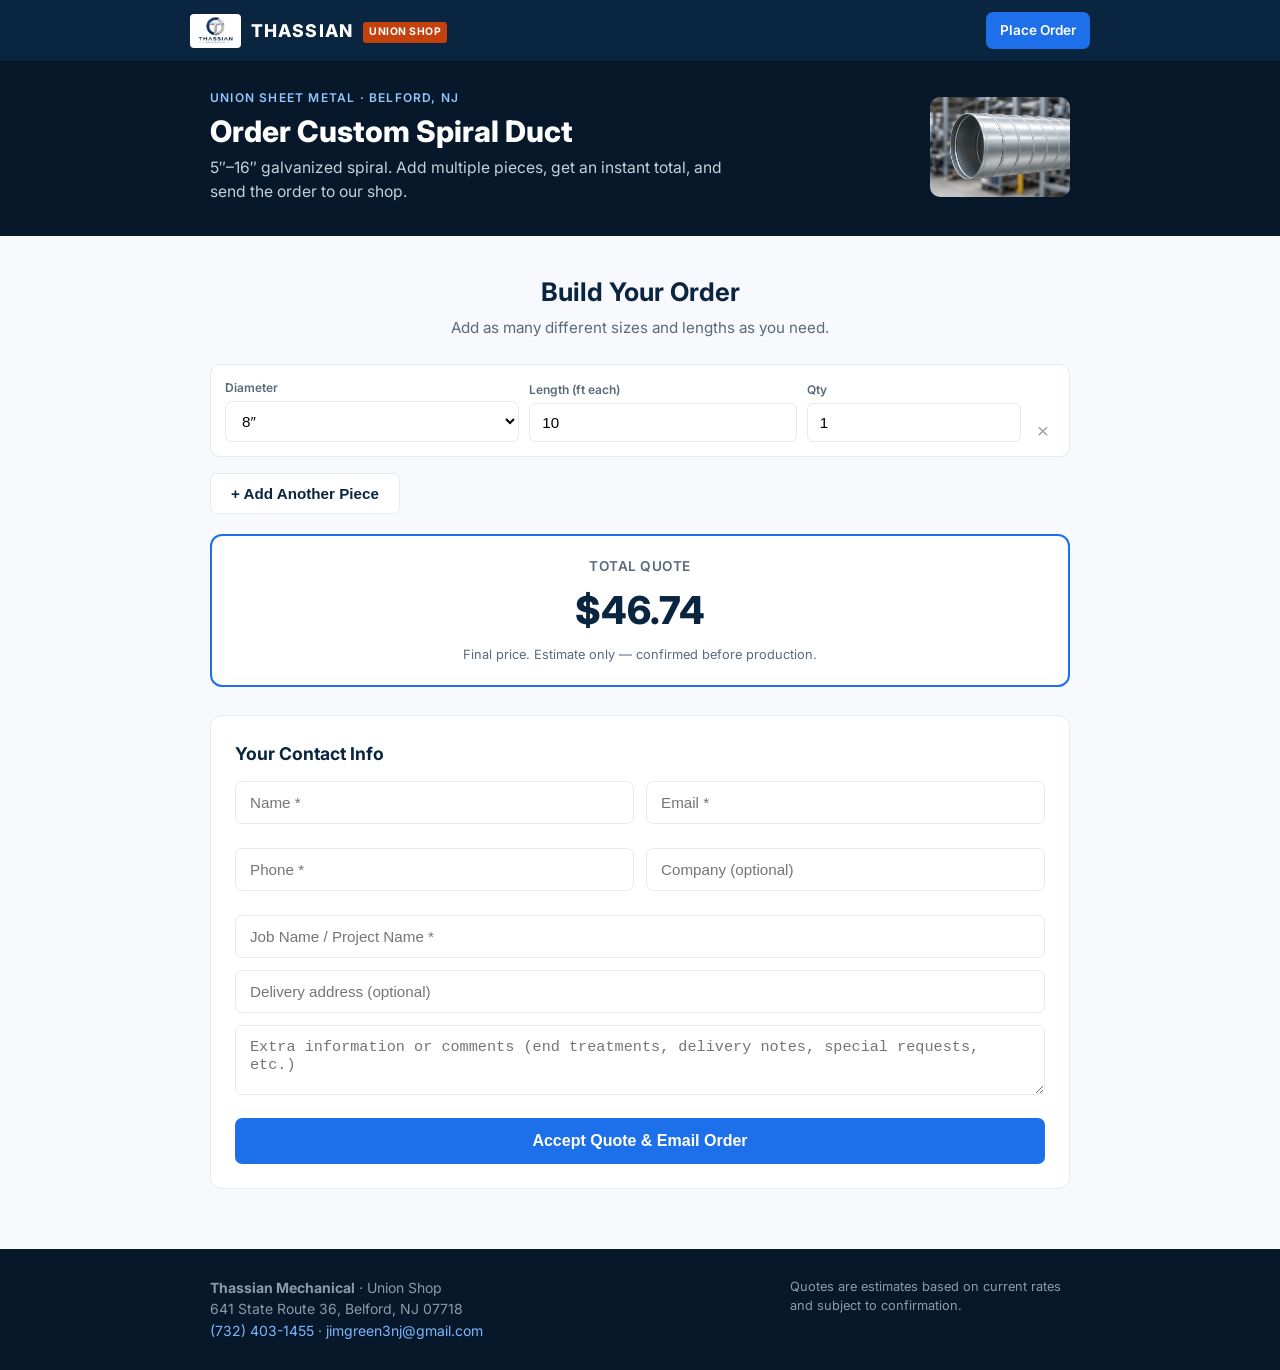
==== commit c6cde4e8: "Add files via upload" ====
--- a/public/index.html
+++ b/public/index.html
@@ -64,12 +64,15 @@
                         <input type="tel" id="phone" placeholder="Phone *" required>
                         <input type="text" id="company" placeholder="Company (optional)">
                     </div>
+                    <input type="text" id="jobname" placeholder="Job Name / Project Name *" required>
                     <input type="text" id="address" placeholder="Delivery address (optional)">
-                    <textarea id="notes" placeholder="Special notes (end treatments, delivery window, etc.)"></textarea>
+                    <textarea id="notes" placeholder="Extra information or comments (end treatments, delivery notes, special requests, etc.)"></textarea>
                     <button type="submit" class="btn primary full">Accept Quote & Email Order</button>
                 </form>
                 <div id="success" class="success hidden">
-                    Order email prepared. Please send it so we can start production.
+                    <h3>Order Received</h3>
+                    <p>Thank you. We will follow up with a text and an email to confirm your order and provide more details.</p>
+                    <p class="success-sub">Please check your email client to send the order message, and your phone for the text notification.</p>
                 </div>
             </div>
         </div>
@@ -80,7 +83,7 @@
             <div>
                 <strong>Thassian Mechanical</strong> · Union Shop<br>
                 641 State Route 36, Belford, NJ 07718<br>
-                <a href="tel:7327873300">(732) 787-3300</a> · <a href="mailto:office@thassian.com">office@thassian.com</a>
+                <a href="tel:7324031455">(732) 403-1455</a> · <a href="mailto:jimgreen3nj@gmail.com">jimgreen3nj@gmail.com</a>
             </div>
             <p class="footer-note">Quotes are estimates based on current rates and subject to confirmation.</p>
         </div>
--- a/public/styles.css
+++ b/public/styles.css
@@ -320,11 +320,28 @@
 .success {
     background: #ECFDF5;
     color: var(--success);
-    padding: 14px;
-    border-radius: 8px;
+    padding: 28px 24px;
+    border-radius: 12px;
     margin-top: 12px;
     text-align: center;
-    font-weight: 500;
+    border: 1px solid #A7F3D0;
+}
+
+.success h3 {
+    font-size: 1.4rem;
+    margin-bottom: 8px;
+    color: var(--success);
+}
+
+.success p {
+    margin: 6px 0;
+    font-size: 1rem;
+}
+
+.success-sub {
+    font-size: 0.85rem !important;
+    color: #047857;
+    margin-top: 12px !important;
 }
 
 .hidden {
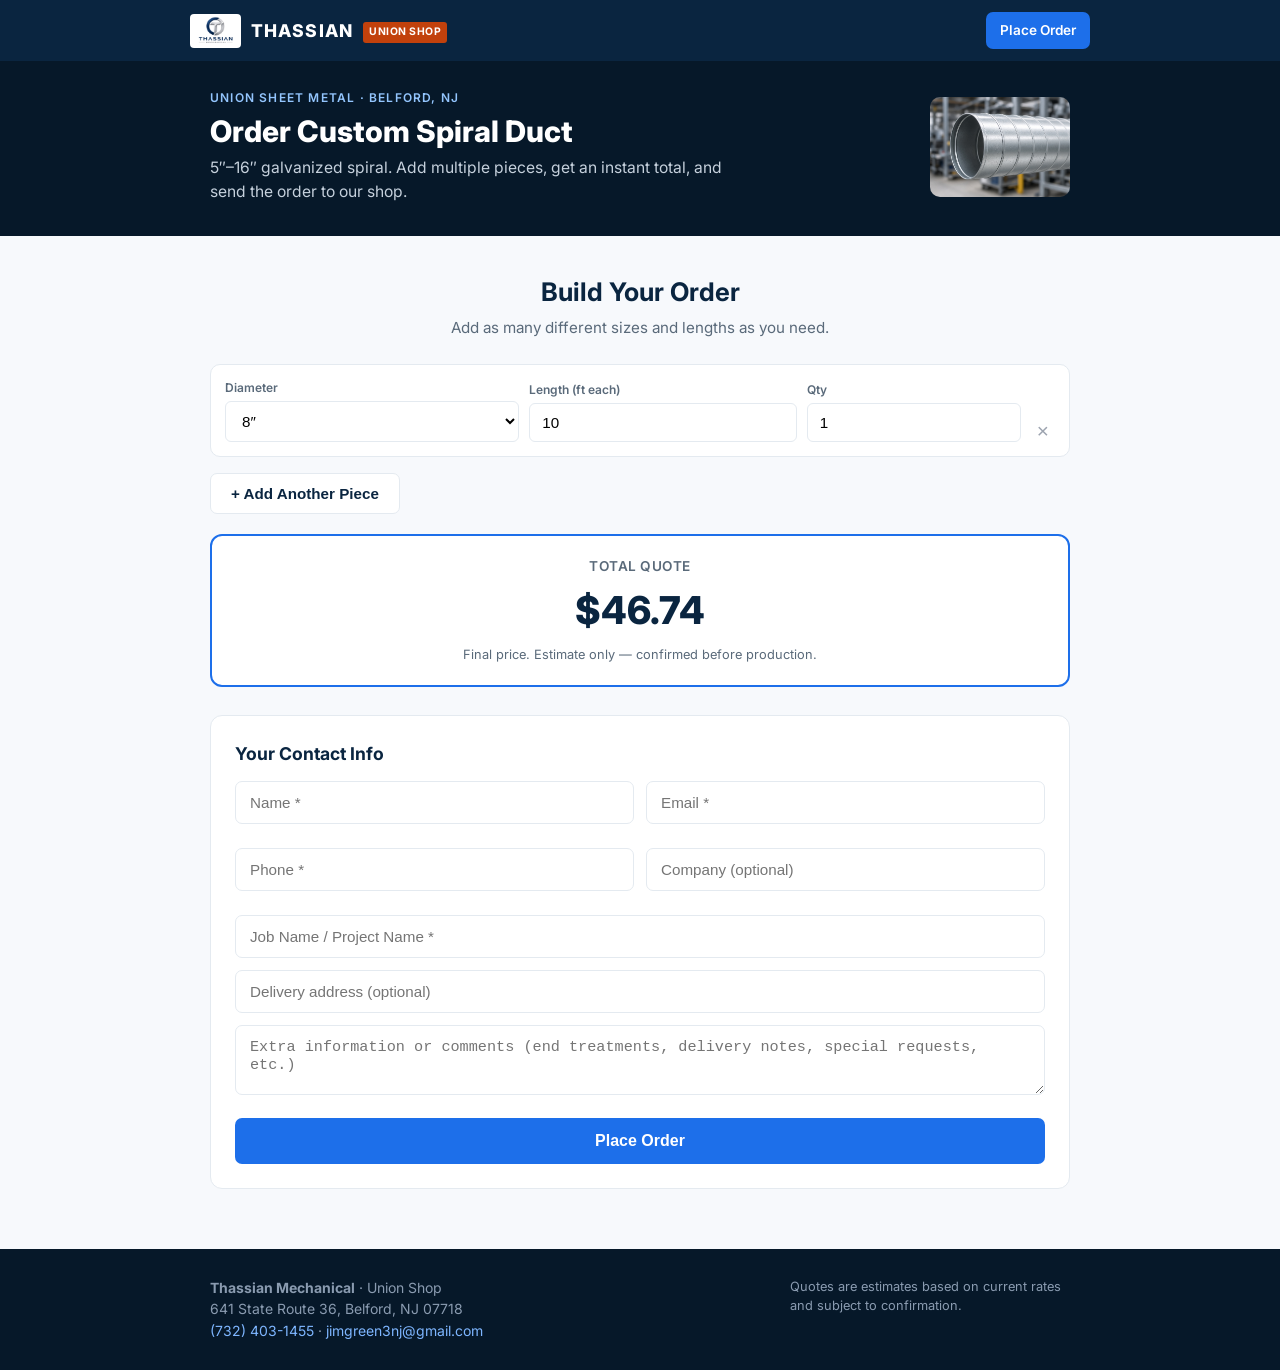
==== commit 5c0e297f: "Add files via upload" ====
--- a/public/index.html
+++ b/public/index.html
@@ -55,24 +55,25 @@
 
             <div class="order-form-wrap">
                 <h3>Your Contact Info</h3>
-                <form id="order">
+                <form id="order" action="https://formspree.io/f/mzedjlkl" method="POST">
+                    <input type="hidden" name="_subject" id="email-subject" value="New Spiral Duct Order">
+                    <input type="hidden" name="order_details" id="order-details">
                     <div class="form-row">
-                        <input type="text" id="name" placeholder="Name *" required>
-                        <input type="email" id="email" placeholder="Email *" required>
+                        <input type="text" id="name" name="name" placeholder="Name *" required>
+                        <input type="email" id="email" name="email" placeholder="Email *" required>
                     </div>
                     <div class="form-row">
-                        <input type="tel" id="phone" placeholder="Phone *" required>
-                        <input type="text" id="company" placeholder="Company (optional)">
+                        <input type="tel" id="phone" name="phone" placeholder="Phone *" required>
+                        <input type="text" id="company" name="company" placeholder="Company (optional)">
                     </div>
-                    <input type="text" id="jobname" placeholder="Job Name / Project Name *" required>
-                    <input type="text" id="address" placeholder="Delivery address (optional)">
-                    <textarea id="notes" placeholder="Extra information or comments (end treatments, delivery notes, special requests, etc.)"></textarea>
-                    <button type="submit" class="btn primary full">Accept Quote & Email Order</button>
+                    <input type="text" id="jobname" name="jobname" placeholder="Job Name / Project Name *" required>
+                    <input type="text" id="address" name="address" placeholder="Delivery address (optional)">
+                    <textarea id="notes" name="notes" placeholder="Extra information or comments (end treatments, delivery notes, special requests, etc.)"></textarea>
+                    <button type="submit" class="btn primary full">Place Order</button>
                 </form>
                 <div id="success" class="success hidden">
                     <h3>Order Received</h3>
-                    <p>Thank you. We will follow up with a text and an email to confirm your order and provide more details.</p>
-                    <p class="success-sub">Please check your email client to send the order message, and your phone for the text notification.</p>
+                    <p>Thank you. Your order has been sent. We will follow up with a text and an email to confirm the order and provide more details.</p>
                 </div>
             </div>
         </div>
